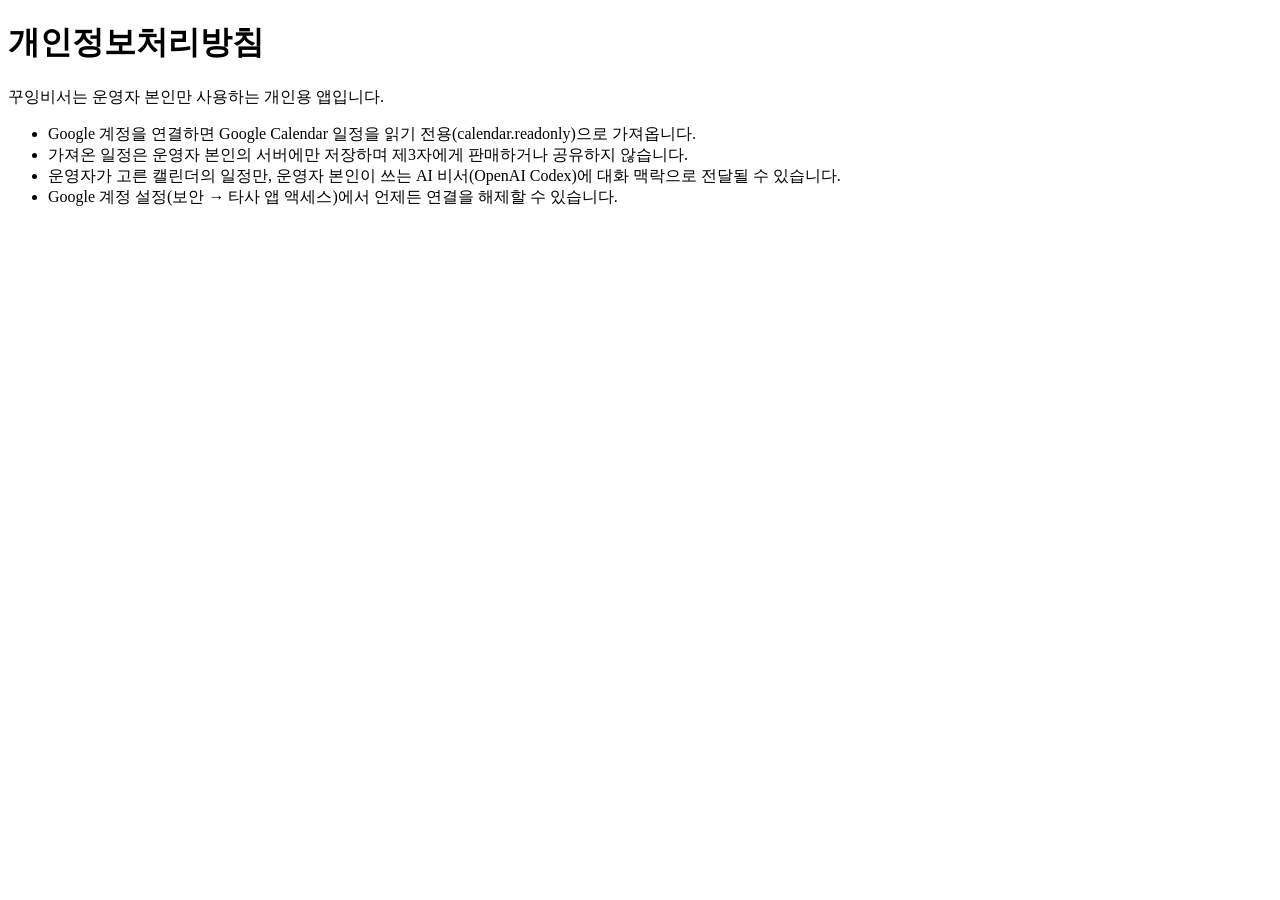
==== privacy.html @ 76b1e91e "Create privacy.html" ====
<!doctype html><html lang="ko"><meta charset="utf-8"><title>꾸잉비서 개인정보처리방침</title>
<h1>개인정보처리방침</h1>
<p>꾸잉비서는 운영자 본인만 사용하는 개인용 앱입니다.</p>
<ul>
<li>Google 계정을 연결하면 Google Calendar 일정을 읽기 전용(calendar.readonly)으로 가져옵니다.</li>
<li>가져온 일정은 운영자 본인의 서버에만 저장하며 제3자에게 판매하거나 공유하지 않습니다.</li>
<li>운영자가 고른 캘린더의 일정만, 운영자 본인이 쓰는 AI 비서(OpenAI Codex)에 대화 맥락으로 전달될 수 있습니다.</li>
<li>Google 계정 설정(보안 → 타사 앱 액세스)에서 언제든 연결을 해제할 수 있습니다.</li>
</ul>
</html>
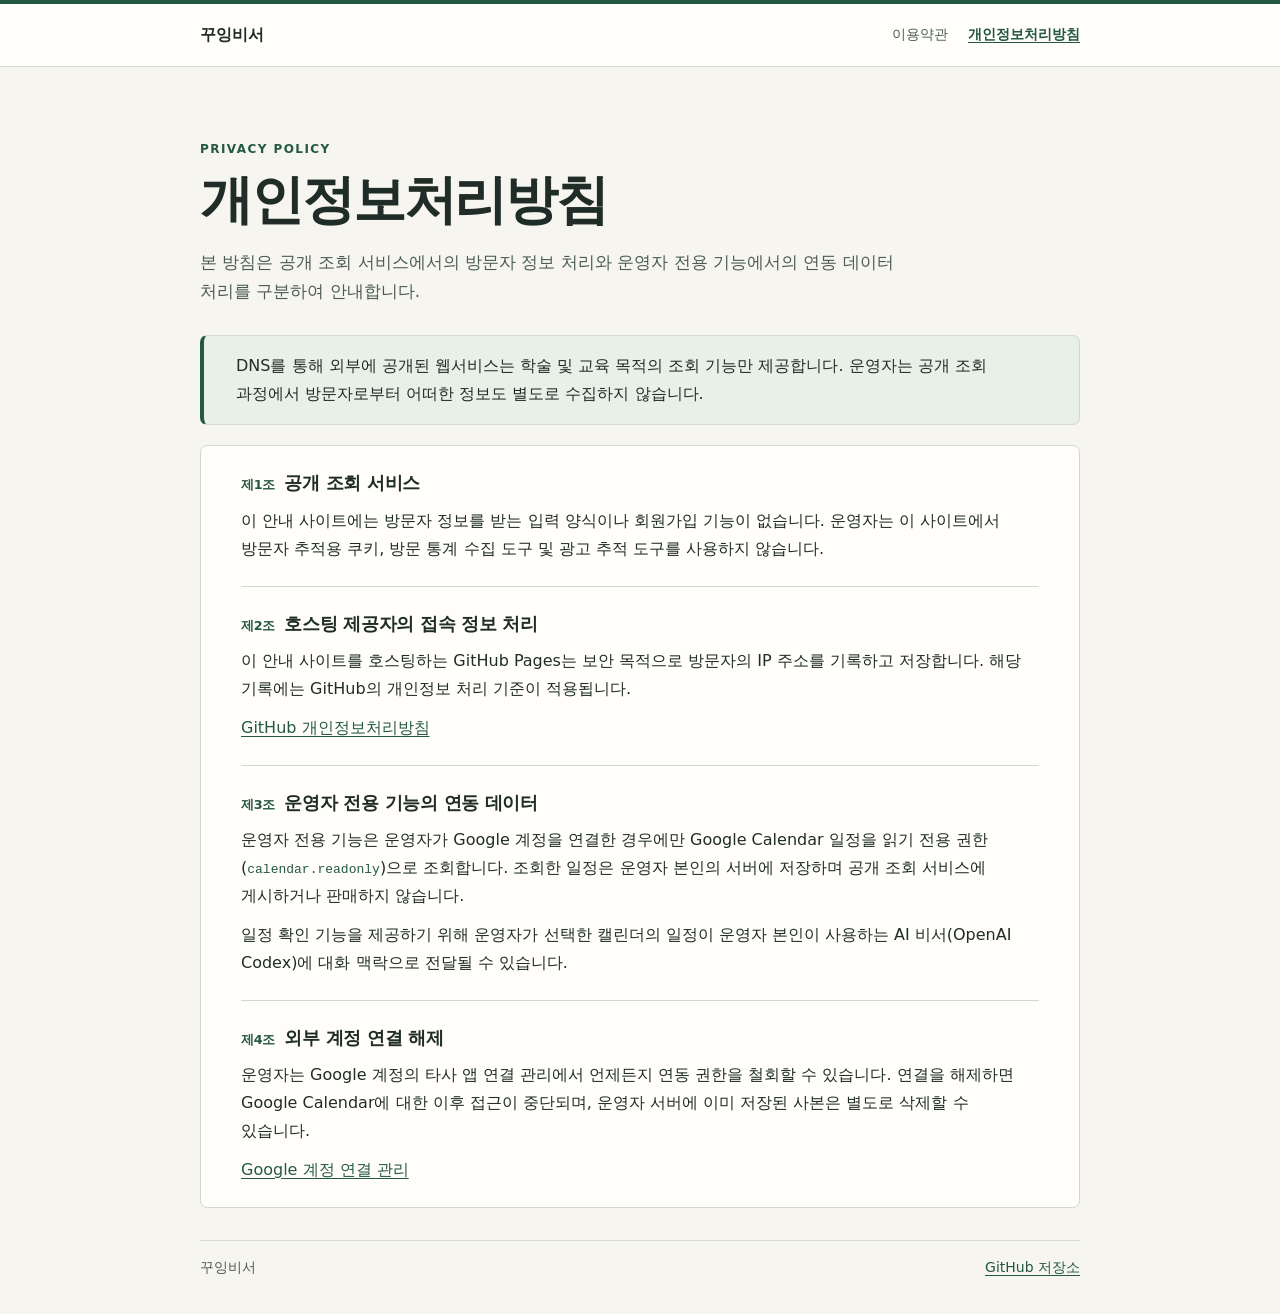
==== commit 6f44840a: "Add public terms of use and clarify privacy scope" ====
--- a/privacy.html
+++ b/privacy.html
@@ -1,10 +1,64 @@
-<!doctype html><html lang="ko"><meta charset="utf-8"><title>꾸잉비서 개인정보처리방침</title>
-<h1>개인정보처리방침</h1>
-<p>꾸잉비서는 운영자 본인만 사용하는 개인용 앱입니다.</p>
-<ul>
-<li>Google 계정을 연결하면 Google Calendar 일정을 읽기 전용(calendar.readonly)으로 가져옵니다.</li>
-<li>가져온 일정은 운영자 본인의 서버에만 저장하며 제3자에게 판매하거나 공유하지 않습니다.</li>
-<li>운영자가 고른 캘린더의 일정만, 운영자 본인이 쓰는 AI 비서(OpenAI Codex)에 대화 맥락으로 전달될 수 있습니다.</li>
-<li>Google 계정 설정(보안 → 타사 앱 액세스)에서 언제든 연결을 해제할 수 있습니다.</li>
-</ul>
+<!doctype html>
+<html lang="ko">
+<head>
+  <meta charset="utf-8">
+  <meta name="viewport" content="width=device-width, initial-scale=1">
+  <meta name="description" content="꾸잉비서의 공개 조회 서비스와 운영자 전용 기능에 적용되는 정보 처리 범위를 안내합니다.">
+  <title>개인정보처리방침 | 꾸잉비서</title>
+  <link rel="stylesheet" href="styles.css">
+</head>
+<body>
+  <a class="skip" href="#main">본문 바로가기</a>
+  <header class="site-header">
+    <div class="shell header-inner">
+      <a class="brand" href="index.html">꾸잉비서</a>
+      <nav aria-label="정책 문서">
+        <a href="index.html">이용약관</a>
+        <a href="privacy.html" aria-current="page">개인정보처리방침</a>
+      </nav>
+    </div>
+  </header>
+
+  <main class="shell" id="main">
+    <header class="hero">
+      <p class="kicker" lang="en">Privacy Policy</p>
+      <h1>개인정보처리방침</h1>
+      <p class="lead">본 방침은 공개 조회 서비스에서의 방문자 정보 처리와 운영자 전용 기능에서의 연동 데이터 처리를 구분하여 안내합니다.</p>
+    </header>
+
+    <aside class="notice" aria-label="공개 조회 서비스 요약">
+      <p>DNS를 통해 외부에 공개된 웹서비스는 학술 및 교육 목적의 조회 기능만 제공합니다. 운영자는 공개 조회 과정에서 방문자로부터 어떠한 정보도 별도로 수집하지 않습니다.</p>
+    </aside>
+
+    <article class="document" aria-label="개인정보처리방침 본문">
+      <section class="clause" aria-labelledby="public-service">
+        <h2 id="public-service"><span class="section-number">제1조</span>공개 조회 서비스</h2>
+        <p>이 안내 사이트에는 방문자 정보를 받는 입력 양식이나 회원가입 기능이 없습니다. 운영자는 이 사이트에서 방문자 추적용 쿠키, 방문 통계 수집 도구 및 광고 추적 도구를 사용하지 않습니다.</p>
+      </section>
+
+      <section class="clause" aria-labelledby="hosting">
+        <h2 id="hosting"><span class="section-number">제2조</span>호스팅 제공자의 접속 정보 처리</h2>
+        <p>이 안내 사이트를 호스팅하는 GitHub Pages는 보안 목적으로 방문자의 IP 주소를 기록하고 저장합니다. 해당 기록에는 GitHub의 개인정보 처리 기준이 적용됩니다.</p>
+        <p><a href="https://docs.github.com/en/site-policy/privacy-policies/github-general-privacy-statement">GitHub 개인정보처리방침</a></p>
+      </section>
+
+      <section class="clause" aria-labelledby="private-service">
+        <h2 id="private-service"><span class="section-number">제3조</span>운영자 전용 기능의 연동 데이터</h2>
+        <p>운영자 전용 기능은 운영자가 Google 계정을 연결한 경우에만 Google Calendar 일정을 읽기 전용 권한(<code>calendar.readonly</code>)으로 조회합니다. 조회한 일정은 운영자 본인의 서버에 저장하며 공개 조회 서비스에 게시하거나 판매하지 않습니다.</p>
+        <p>일정 확인 기능을 제공하기 위해 운영자가 선택한 캘린더의 일정이 운영자 본인이 사용하는 AI 비서(OpenAI Codex)에 대화 맥락으로 전달될 수 있습니다.</p>
+      </section>
+
+      <section class="clause" aria-labelledby="disconnect">
+        <h2 id="disconnect"><span class="section-number">제4조</span>외부 계정 연결 해제</h2>
+        <p>운영자는 Google 계정의 타사 앱 연결 관리에서 언제든지 연동 권한을 철회할 수 있습니다. 연결을 해제하면 Google Calendar에 대한 이후 접근이 중단되며, 운영자 서버에 이미 저장된 사본은 별도로 삭제할 수 있습니다.</p>
+        <p><a href="https://myaccount.google.com/connections">Google 계정 연결 관리</a></p>
+      </section>
+    </article>
+  </main>
+
+  <footer class="shell site-footer">
+    <span>꾸잉비서</span>
+    <a href="https://github.com/Malrang-GGuing/malrang-gguing.github.io">GitHub 저장소</a>
+  </footer>
+</body>
 </html>
--- a/styles.css
+++ b/styles.css
@@ -0,0 +1,155 @@
+:root {
+  color-scheme: light;
+  --canvas: #f6f5ef;
+  --paper: #fffefa;
+  --ink: #202c27;
+  --muted: #4c5c54;
+  --accent: #245842;
+  --wash: #e9f0e8;
+  --line: #d0d8cf;
+  font-family: system-ui, -apple-system, "Malgun Gothic", sans-serif;
+  line-height: 1.75;
+}
+
+* { box-sizing: border-box; }
+
+body {
+  margin: 0;
+  color: var(--ink);
+  background: var(--canvas);
+  overflow-wrap: break-word;
+  word-break: keep-all;
+}
+
+a {
+  color: var(--accent);
+  text-underline-offset: .2em;
+}
+
+a:focus-visible {
+  outline: 2px solid var(--accent);
+  outline-offset: 4px;
+}
+
+.skip {
+  position: absolute;
+  top: 1rem;
+  left: 1rem;
+  padding: .5rem .75rem;
+  background: var(--paper);
+  transform: translateY(-200%);
+}
+
+.skip:focus { transform: none; }
+
+.shell {
+  width: min(100% - 2.5rem, 55rem);
+  margin-inline: auto;
+}
+
+.site-header {
+  border-top: .25rem solid var(--accent);
+  border-bottom: 1px solid var(--line);
+  background: var(--paper);
+}
+
+.header-inner, nav, .site-footer {
+  display: flex;
+  align-items: center;
+  flex-wrap: wrap;
+}
+
+.header-inner, .site-footer {
+  justify-content: space-between;
+  gap: .5rem 1.5rem;
+  padding-block: .9rem;
+}
+
+.brand {
+  color: var(--ink);
+  font-weight: 750;
+  text-decoration: none;
+}
+
+nav { gap: .25rem 1.25rem; }
+nav a { padding-block: .25rem; font-size: .9rem; }
+nav a:not([aria-current]) { color: var(--muted); text-decoration: none; }
+nav a:hover, nav a[aria-current] { text-decoration: underline; }
+nav a[aria-current] { font-weight: 700; }
+
+.hero { padding-block: clamp(2.5rem, 7vw, 4.5rem) 1.75rem; }
+
+.kicker {
+  margin: 0 0 .5rem;
+  color: var(--accent);
+  font-size: .75rem;
+  font-weight: 750;
+  letter-spacing: .12em;
+  text-transform: uppercase;
+}
+
+h1 {
+  margin: 0;
+  font-family: "Noto Serif CJK KR", "Nanum Myeongjo", Batang, Georgia, serif;
+  font-size: clamp(1.75rem, 6vw, 3.3rem);
+  line-height: 1.25;
+  letter-spacing: -.04em;
+}
+
+.lead {
+  max-width: 44rem;
+  margin: .85rem 0 0;
+  color: var(--muted);
+  font-size: 1.0625rem;
+}
+
+.notice, .document { border: 1px solid var(--line); border-radius: .45rem; }
+
+.notice {
+  margin: 0 0 1.25rem;
+  padding: 1rem clamp(1rem, 4vw, 2rem);
+  border-inline-start: .25rem solid var(--accent);
+  background: var(--wash);
+}
+
+.notice p, .clause p { margin: 0; }
+.notice p + p, .clause p + p { margin-top: .65rem; }
+
+.document {
+  padding-inline: clamp(1rem, 4vw, 2.5rem);
+  background: var(--paper);
+}
+
+.clause { padding-block: 1.45rem; }
+.clause + .clause { border-top: 1px solid var(--line); }
+
+.clause h2 {
+  margin: 0 0 .55rem;
+  font-size: 1.15rem;
+  line-height: 1.55;
+  letter-spacing: -.02em;
+}
+
+.section-number {
+  display: inline-block;
+  margin-inline-end: .6rem;
+  color: var(--accent);
+  font-size: .8rem;
+}
+
+code { color: var(--accent); }
+
+.site-footer {
+  margin-block: 2rem 1.25rem;
+  border-top: 1px solid var(--line);
+  color: var(--muted);
+  font-size: .875rem;
+}
+
+@media print {
+  body, .site-header, .notice, .document { background: white; }
+  .skip, .site-header, .site-footer { display: none; }
+  .shell { width: 100%; }
+  .hero { padding-block: 0 1rem; }
+  .clause { break-inside: avoid; }
+}
